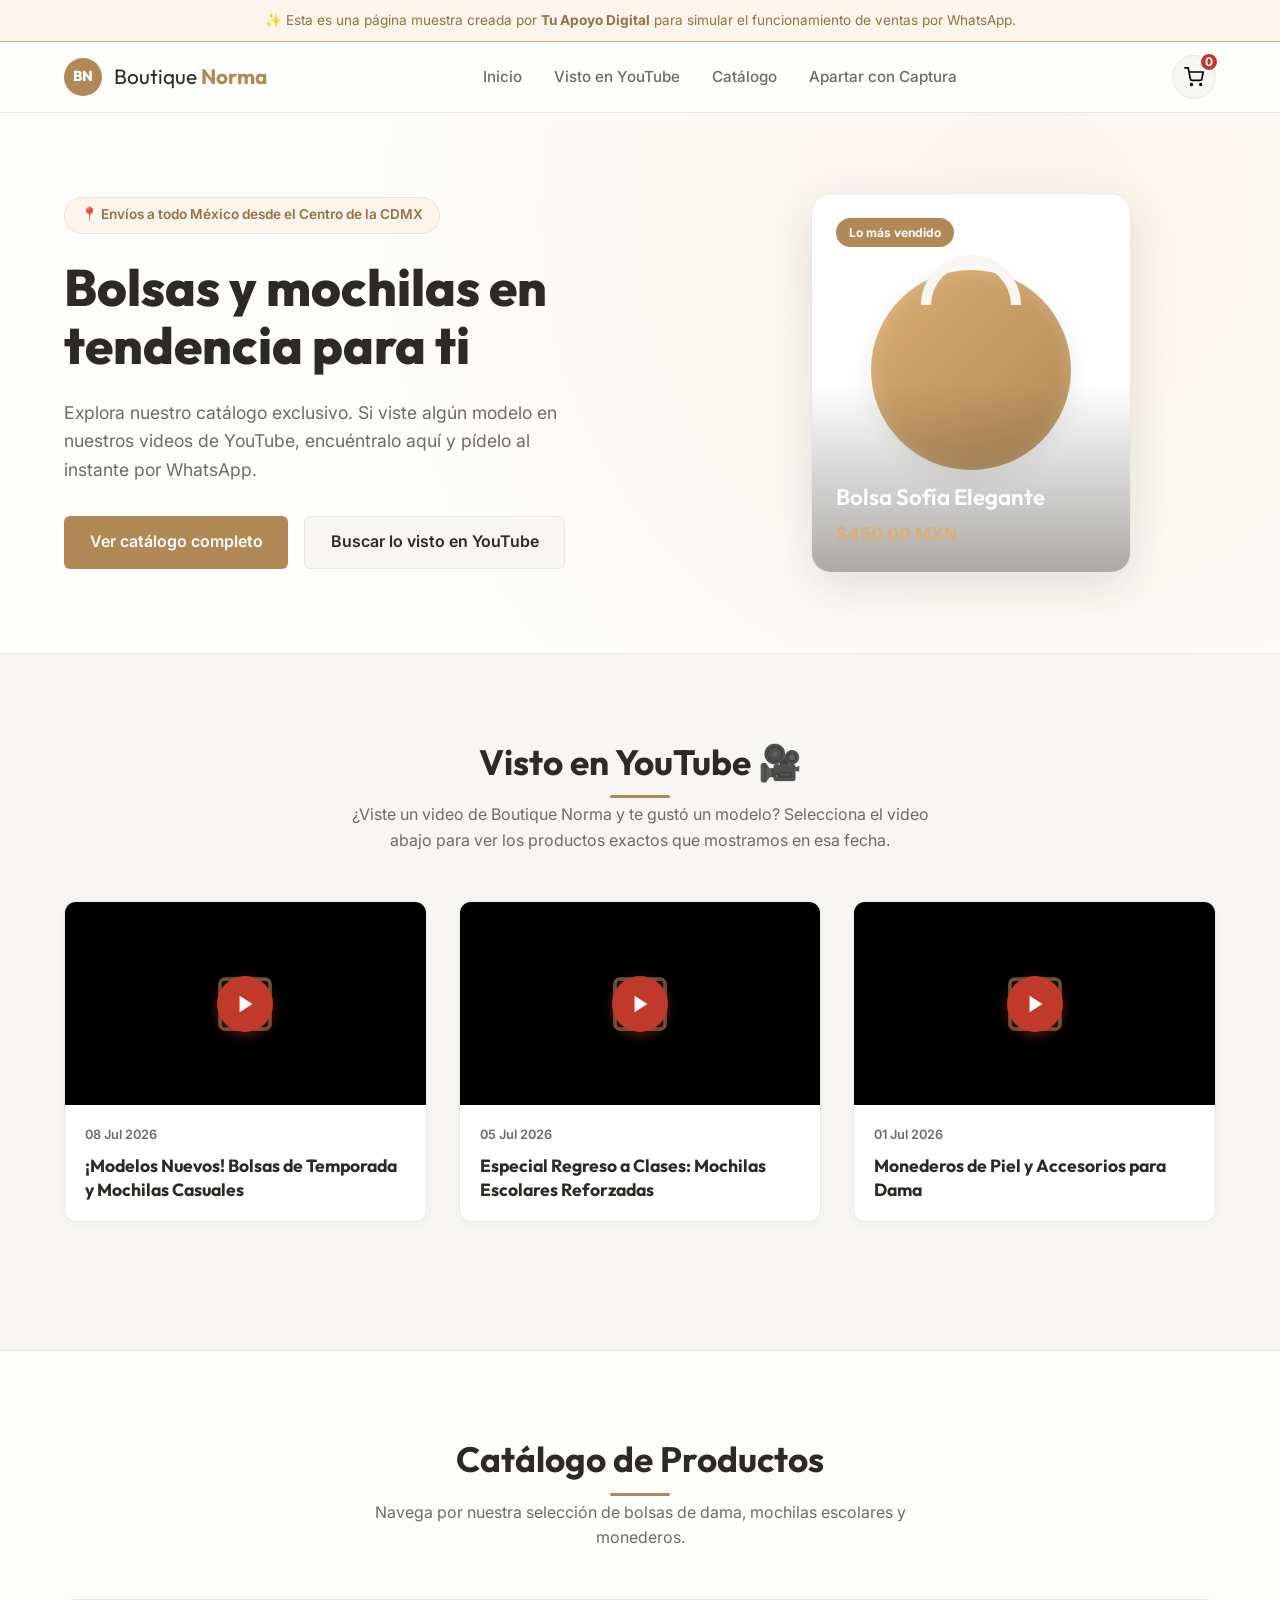
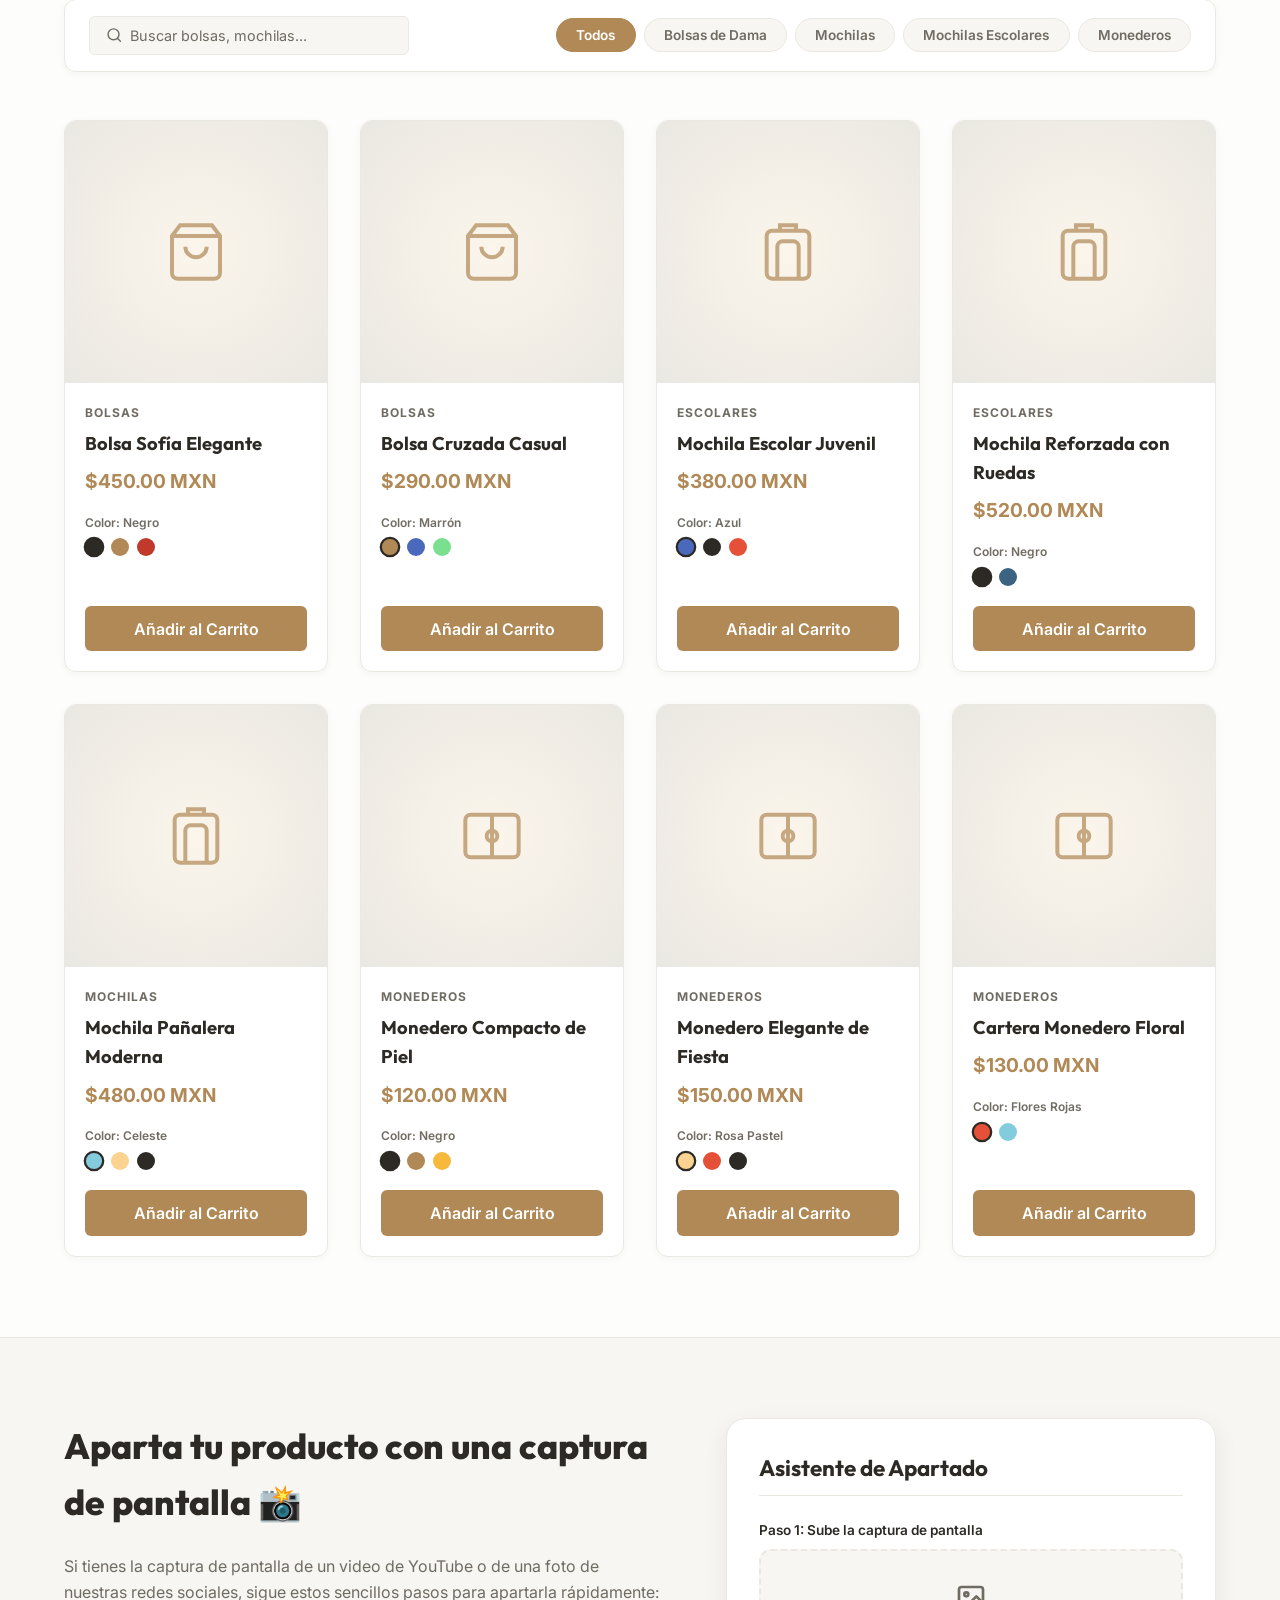
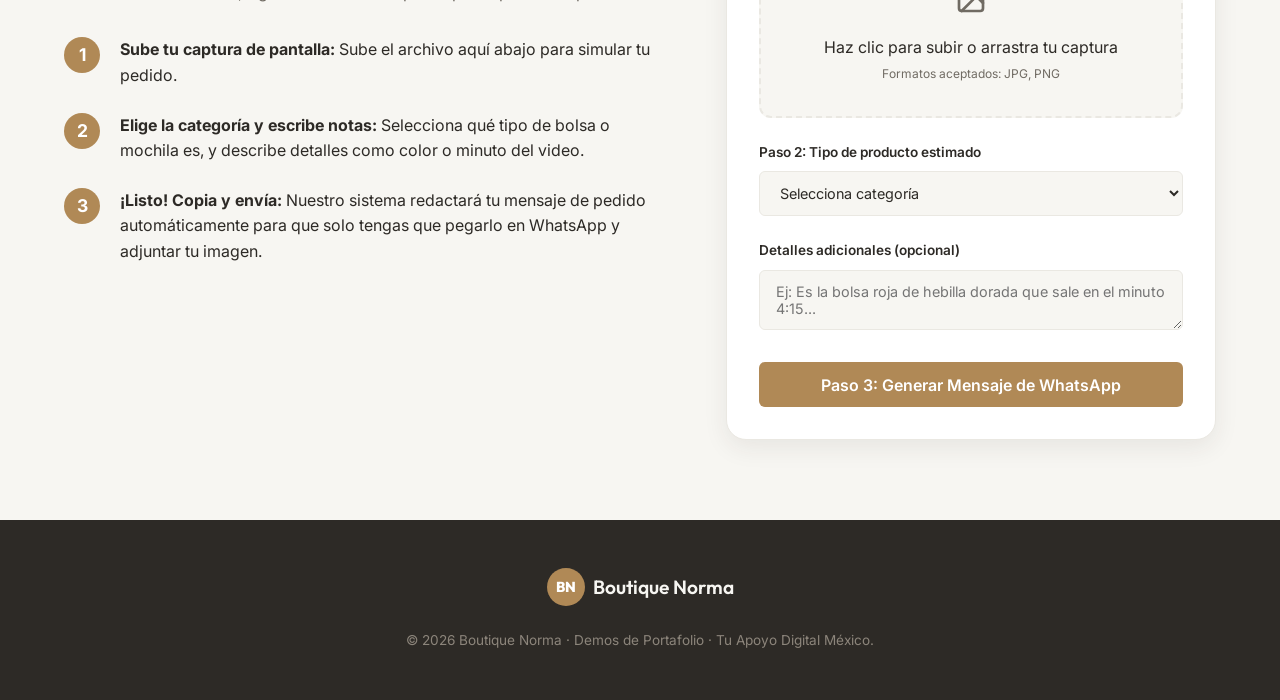
==== demo-boutique/index.html @ fd0835af "Añadir demo de Boutique Norma con carrito de WhatsApp y filtro de YouTube" ====
<!DOCTYPE html>
<html lang="es">
<head>
  <meta charset="UTF-8">
  <meta name="viewport" content="width=device-width, initial-scale=1.0">
  <meta name="description" content="Boutique Norma - Catálogo interactivo de bolsas, mochilas y monederos. Pide directamente por WhatsApp.">
  <title>Boutique Norma · Bolsas & Accesorios</title>
  <!-- Google Fonts -->
  <link rel="preconnect" href="https://fonts.googleapis.com">
  <link rel="preconnect" href="https://fonts.gstatic.com" crossorigin>
  <link href="https://fonts.googleapis.com/css2?family=Inter:wght@300;400;500;600;700&family=Outfit:wght@300;400;500;600;700;800&display=swap" rel="stylesheet">
  <!-- Stylesheet -->
  <link rel="stylesheet" href="style.css">
</head>
<body>

  <!-- AVISO DE SITIO DEMOSTRATIVO -->
  <div class="demo-banner">
    <span>✨ Esta es una página muestra creada por <strong>Tu Apoyo Digital</strong> para simular el funcionamiento de ventas por WhatsApp.</span>
  </div>

  <!-- ENCABEZADO / NAVBAR -->
  <header class="navbar">
    <div class="container navbar__inner">
      <a href="#inicio" class="navbar__logo">
        <span class="logo-circle">BN</span>
        <span class="logo-text">Boutique <strong>Norma</strong></span>
      </a>
      
      <nav class="navbar__links" id="navbarLinks">
        <a href="#inicio">Inicio</a>
        <a href="#youtube">Visto en YouTube</a>
        <a href="#catalogo">Catálogo</a>
        <a href="#captura-helper">Apartar con Captura</a>
      </nav>

      <div class="navbar__actions">
        <button class="cart-btn" id="cartToggle" aria-label="Ver carrito">
          <svg viewBox="0 0 24 24" fill="none" stroke="currentColor" stroke-width="2" stroke-linecap="round" stroke-linejoin="round" class="cart-icon"><circle cx="9" cy="21" r="1"/><circle cx="20" cy="21" r="1"/><path d="M1 1h4l2.68 13.39a2 2 0 0 0 2 1.61h9.72a2 2 0 0 0 2-1.61L23 6H6"/></svg>
          <span class="cart-badge" id="cartCount">0</span>
        </button>
        <button class="burger-btn" id="burgerToggle" aria-label="Abrir menú">
          <span></span><span></span><span></span>
        </button>
      </div>
    </div>
  </header>

  <main>
    <!-- HERO SECTION -->
    <section class="hero" id="inicio">
      <div class="container hero__inner">
        <div class="hero__text">
          <div class="hero__tag">📍 Envíos a todo México desde el Centro de la CDMX</div>
          <h1>Bolsas y mochilas en tendencia para ti</h1>
          <p class="hero__desc">Explora nuestro catálogo exclusivo. Si viste algún modelo en nuestros videos de YouTube, encuéntralo aquí y pídelo al instante por WhatsApp.</p>
          <div class="hero__ctas">
            <a href="#catalogo" class="btn btn--primary">Ver catálogo completo</a>
            <a href="#youtube" class="btn btn--secondary">Buscar lo visto en YouTube</a>
          </div>
        </div>
        <div class="hero__visual">
          <div class="showcase-card">
            <div class="showcase-tag">Lo más vendido</div>
            <div class="showcase-circle"></div>
            <div class="showcase-info">
              <h3>Bolsa Sofía Elegante</h3>
              <p>$450.00 MXN</p>
            </div>
          </div>
        </div>
      </div>
    </section>

    <!-- SECCIÓN VISTO EN YOUTUBE -->
    <section class="youtube" id="youtube">
      <div class="container">
        <div class="section-title">
          <h2>Visto en YouTube 🎥</h2>
          <p>¿Viste un video de Boutique Norma y te gustó un modelo? Selecciona el video abajo para ver los productos exactos que mostramos en esa fecha.</p>
        </div>

        <div class="video-grid" id="videoGrid">
          <!-- Los videos se cargarán dinámicamente con JavaScript -->
        </div>

        <!-- Vista de productos del video seleccionado -->
        <div class="video-products-box hidden" id="videoProductsBox">
          <div class="video-products-header">
            <h3>Productos mostrados en el video: <span id="selectedVideoTitle"></span></h3>
            <button class="btn btn--text" id="clearVideoFilter">Mostrar todo el catálogo</button>
          </div>
          <div class="video-products-grid" id="videoProductsGrid">
            <!-- Los productos del video seleccionado se cargarán aquí -->
          </div>
        </div>
      </div>
    </section>

    <!-- SECCIÓN CATÁLOGO -->
    <section class="catalog" id="catalogo">
      <div class="container">
        <div class="section-title">
          <h2>Catálogo de Productos</h2>
          <p>Navega por nuestra selección de bolsas de dama, mochilas escolares y monederos.</p>
        </div>

        <!-- Buscador y Filtros -->
        <div class="filter-bar">
          <div class="search-group">
            <svg viewBox="0 0 24 24" fill="none" stroke="currentColor" stroke-width="2" stroke-linecap="round" stroke-linejoin="round" class="search-icon"><circle cx="11" cy="11" r="8"/><line x1="21" y1="21" x2="16.65" y2="16.65"/></svg>
            <input type="text" id="searchInput" placeholder="Buscar bolsas, mochilas...">
          </div>
          
          <div class="filter-tags" id="categoryFilters">
            <button class="filter-tag active" data-category="all">Todos</button>
            <button class="filter-tag" data-category="bolsas">Bolsas de Dama</button>
            <button class="filter-tag" data-category="mochilas">Mochilas</button>
            <button class="filter-tag" data-category="escolares">Mochilas Escolares</button>
            <button class="filter-tag" data-category="monederos">Monederos</button>
          </div>
        </div>

        <!-- Grid de Productos -->
        <div class="product-grid" id="productGrid">
          <!-- Los productos se cargarán dinámicamente con JavaScript -->
        </div>
      </div>
    </section>

    <!-- SECCIÓN ASISTENTE CAPTURAS -->
    <section class="captura-helper" id="captura-helper">
      <div class="container">
        <div class="helper-box">
          <div class="helper-text">
            <h2>Aparta tu producto con una captura de pantalla 📸</h2>
            <p>Si tienes la captura de pantalla de un video de YouTube o de una foto de nuestras redes sociales, sigue estos sencillos pasos para apartarla rápidamente:</p>
            
            <ol class="step-list">
              <li>
                <div class="step-num">1</div>
                <div><strong>Sube tu captura de pantalla:</strong> Sube el archivo aquí abajo para simular tu pedido.</div>
              </li>
              <li>
                <div class="step-num">2</div>
                <div><strong>Elige la categoría y escribe notas:</strong> Selecciona qué tipo de bolsa o mochila es, y describe detalles como color o minuto del video.</div>
              </li>
              <li>
                <div class="step-num">3</div>
                <div><strong>¡Listo! Copia y envía:</strong> Nuestro sistema redactará tu mensaje de pedido automáticamente para que solo tengas que pegarlo en WhatsApp y adjuntar tu imagen.</div>
              </li>
            </ol>
          </div>

          <div class="helper-card">
            <h3>Asistente de Apartado</h3>
            <form id="screenshotForm">
              <div class="form-group">
                <label>Paso 1: Sube la captura de pantalla</label>
                <div class="file-upload-wrapper" id="fileUploadWrapper">
                  <input type="file" id="screenshotInput" accept="image/*" class="file-upload-input">
                  <div class="file-upload-design">
                    <svg viewBox="0 0 24 24" fill="none" stroke="currentColor" stroke-width="2" stroke-linecap="round" stroke-linejoin="round" width="32" height="32" class="upload-icon"><rect x="3" y="3" width="18" height="18" rx="2" ry="2"/><circle cx="8.5" cy="8.5" r="1.5"/><polyline points="21 15 16 10 5 21"/></svg>
                    <p id="uploadStatusText">Haz clic para subir o arrastra tu captura</p>
                    <span class="file-info">Formatos aceptados: JPG, PNG</span>
                  </div>
                </div>
                <div class="preview-container hidden" id="previewContainer">
                  <img id="screenshotPreview" src="#" alt="Vista previa de captura">
                  <button type="button" class="btn btn--text btn--danger" id="removeScreenshotBtn">Quitar imagen</button>
                </div>
              </div>

              <div class="form-group">
                <label for="helperCategory">Paso 2: Tipo de producto estimado</label>
                <select id="helperCategory">
                  <option value="">Selecciona categoría</option>
                  <option value="Bolsa de Dama">Bolsa de Dama</option>
                  <option value="Mochila / Pañalera">Mochila / Pañalera</option>
                  <option value="Mochila Escolar">Mochila Escolar</option>
                  <option value="Monedero / Accesorio">Monedero / Accesorio</option>
                  <option value="Otro / No sé">Otro / No sé</option>
                </select>
              </div>

              <div class="form-group">
                <label for="helperNotes">Detalles adicionales (opcional)</label>
                <textarea id="helperNotes" rows="2" placeholder="Ej: Es la bolsa roja de hebilla dorada que sale en el minuto 4:15..."></textarea>
              </div>

              <button type="submit" class="btn btn--primary" id="helperSubmitBtn" style="width: 100%;">
                Paso 3: Generar Mensaje de WhatsApp
              </button>
            </form>

            <!-- Resultado del asistente (inicialmente oculto) -->
            <div class="helper-result hidden" id="helperResult">
              <div class="result-alert">✓ ¡Mensaje generado con éxito!</div>
              <p class="result-instructions">Copia el siguiente mensaje y pégalo en el chat junto con tu foto:</p>
              <div class="text-box" id="generatedText"></div>
              <div class="result-actions">
                <button class="btn btn--secondary btn--sm" id="copyTextBtn">Copiar mensaje</button>
                <a href="#" target="_blank" class="btn btn--primary btn--sm" id="openWaBtn">Abrir WhatsApp</a>
              </div>
            </div>
          </div>
        </div>
      </div>
    </section>
  </main>

  <!-- CARRITO DE COMPRAS DESPLEGABLE (ASIDE DRAWER) -->
  <aside class="cart-drawer" id="cartDrawer">
    <div class="cart-drawer__overlay" id="cartOverlay"></div>
    <div class="cart-drawer__content">
      <div class="cart-drawer__header">
        <h2>Mi Carrito</h2>
        <button class="close-btn" id="cartClose" aria-label="Cerrar carrito">
          <svg viewBox="0 0 24 24" fill="none" stroke="currentColor" stroke-width="2" stroke-linecap="round" stroke-linejoin="round" width="24" height="24"><line x1="18" y1="6" x2="6" y2="18"/><line x1="6" y1="6" x2="18" y2="18"/></svg>
        </button>
      </div>

      <!-- Lista de Productos en el Carrito -->
      <div class="cart-drawer__body" id="cartItemsContainer">
        <div class="cart-empty-message">
          <svg viewBox="0 0 24 24" fill="none" stroke="currentColor" stroke-width="1.5" width="48" height="48" style="opacity:0.4"><circle cx="9" cy="21" r="1"/><circle cx="20" cy="21" r="1"/><path d="M1 1h4l2.68 13.39a2 2 0 0 0 2 1.61h9.72a2 2 0 0 0 2-1.61L23 6H6"/></svg>
          <p>Tu carrito está vacío</p>
          <a href="#catalogo" class="btn btn--secondary btn--sm" id="closeCartAndShop">Explorar Catálogo</a>
        </div>
      </div>

      <!-- Pie del Carrito con Totales y Botón a WhatsApp -->
      <div class="cart-drawer__footer hidden" id="cartFooter">
        <div class="cart-total">
          <span>Monto Total Estimado:</span>
          <strong id="cartTotalPrice">$0.00</strong>
        </div>
        <p class="cart-help-text">Al hacer clic se generará un mensaje de pedido organizado para enviarlo al WhatsApp de Boutique Norma.</p>
        <button class="btn btn--success btn--block" id="sendOrderWa">
          <svg viewBox="0 0 24 24" fill="currentColor" width="18" height="18" style="margin-right:8px"><path d="M17.472 14.382c-.297-.149-1.758-.867-2.03-.967-.273-.099-.471-.148-.67.15-.197.297-.767.966-.94 1.164-.173.199-.347.223-.644.075-.297-.15-1.255-.463-2.39-1.475-.883-.788-1.48-1.761-1.653-2.059-.173-.297-.018-.458.13-.606.134-.133.298-.347.446-.52.149-.174.198-.298.298-.497.099-.198.05-.371-.025-.52-.075-.149-.669-1.612-.916-2.207-.242-.579-.487-.5-.669-.51-.173-.008-.371-.01-.57-.01-.198 0-.52.074-.792.372-.272.297-1.04 1.016-1.04 2.479 0 1.462 1.065 2.875 1.213 3.074.149.198 2.096 3.2 5.077 4.487.709.306 1.262.489 1.694.625.712.227 1.36.195 1.871.118.571-.085 1.758-.719 2.006-1.413.248-.694.248-1.289.173-1.413-.074-.124-.272-.198-.57-.347m-5.421 7.403h-.004a9.87 9.87 0 01-5.031-1.378l-.361-.214-3.741.982.998-3.648-.235-.374a9.86 9.86 0 01-1.51-5.26c.001-5.45 4.436-9.884 9.888-9.884 2.64 0 5.122 1.03 6.988 2.898a9.825 9.825 0 012.893 6.994c-.003 5.45-4.437 9.884-9.885 9.884m8.413-18.297A11.815 11.815 0 0012.05 0C5.495 0 .16 5.335.157 11.892c0 2.096.547 4.142 1.588 5.945L.057 24l6.305-1.654a11.882 11.882 0 005.683 1.448h.005c6.554 0 11.89-5.335 11.893-11.893a11.821 11.821 0 00-3.48-8.413z"/></svg>
          Confirmar Pedido por WhatsApp
        </button>
      </div>
    </div>
  </aside>

  <!-- FOOTER -->
  <footer class="footer">
    <div class="container footer__inner">
      <div class="footer__brand">
        <span class="logo-circle">BN</span>
        <span style="font-weight:600">Boutique Norma</span>
      </div>
      <p class="footer__copy">© 2026 Boutique Norma · Demos de Portafolio · Tu Apoyo Digital México.</p>
    </div>
  </footer>

  <!-- Scripts -->
  <script src="script.js"></script>
</body>
</html>
---- demo-boutique/style.css ----
/* ==========================================================================
   BOUTIQUE NORMA - CSS STYLESHEET (VANILLA CSS)
   ========================================================================== */

/* 1. VARIABLES & SYSTEM DESIGN TOKENS */
:root {
  --font-primary: 'Inter', sans-serif;
  --font-display: 'Outfit', sans-serif;

  /* Color Palette (Elegant boutique: sand, gold, charcoal, warm off-white) */
  --color-bg: #fdfdfc;
  --color-surface: #ffffff;
  --color-surface-soft: #f7f6f2;
  --color-border: #eae8e2;
  --color-text: #2d2a26;
  --color-text-muted: #706b63;
  
  --color-primary: #b08956;
  --color-primary-hover: #967143;
  --color-accent: #dcae71;
  --color-accent-light: #fbf5eb;
  
  --color-youtube: #c0392b;
  --color-youtube-hover: #a93226;
  --color-whatsapp: #25d366;
  --color-whatsapp-hover: #20ba5a;
  
  /* Layout & Animations */
  --transition-smooth: all 0.3s cubic-bezier(0.25, 0.8, 0.25, 1);
  --shadow-sm: 0 2px 8px rgba(45, 42, 38, 0.04);
  --shadow-md: 0 8px 24px rgba(45, 42, 38, 0.08);
  --shadow-lg: 0 16px 48px rgba(45, 42, 38, 0.12);
  --radius-sm: 6px;
  --radius-md: 12px;
  --radius-lg: 20px;
  --container-width: 1200px;
}

/* 2. BASE RESET & GENERAL STYLES */
*, *::before, *::after {
  box-sizing: border-box;
  margin: 0;
  padding: 0;
}

html {
  scroll-behavior: smooth;
  font-size: 16px;
}

body {
  font-family: var(--font-primary);
  background-color: var(--color-bg);
  color: var(--color-text);
  line-height: 1.6;
  overflow-x: hidden;
}

img {
  max-width: 100%;
  height: auto;
  display: block;
}

a {
  color: inherit;
  text-decoration: none;
}

button, input, select, textarea {
  font-family: inherit;
  font-size: inherit;
  border: none;
  background: none;
  outline: none;
}

/* Scrollbar personalizado */
::-webkit-scrollbar {
  width: 10px;
}
::-webkit-scrollbar-track {
  background: var(--color-bg);
}
::-webkit-scrollbar-thumb {
  background: var(--color-border);
  border-radius: var(--radius-sm);
}
::-webkit-scrollbar-thumb:hover {
  background: var(--color-primary);
}

/* UTILITIES */
.container {
  max-width: var(--container-width);
  margin: 0 auto;
  padding: 0 1.5rem;
}

.hidden {
  display: none !important;
}

.section-title {
  text-align: center;
  margin-bottom: 3rem;
}

.section-title h2 {
  font-family: var(--font-display);
  font-size: 2.2rem;
  font-weight: 700;
  margin-bottom: 0.75rem;
  position: relative;
  display: inline-block;
}

.section-title h2::after {
  content: '';
  position: absolute;
  bottom: -8px;
  left: 50%;
  transform: translateX(-50%);
  width: 60px;
  height: 3px;
  background-color: var(--color-primary);
  border-radius: 2px;
}

.section-title p {
  color: var(--color-text-muted);
  max-width: 600px;
  margin: 0 auto;
}

/* BUTTONS */
.btn {
  display: inline-flex;
  align-items: center;
  justify-content: center;
  padding: 0.8rem 1.6rem;
  border-radius: var(--radius-sm);
  font-weight: 600;
  cursor: pointer;
  transition: var(--transition-smooth);
}

.btn--primary {
  background-color: var(--color-primary);
  color: white;
}

.btn--primary:hover {
  background-color: var(--color-primary-hover);
  transform: translateY(-2px);
  box-shadow: 0 4px 12px rgba(176, 137, 86, 0.2);
}

.btn--secondary {
  background-color: var(--color-surface-soft);
  color: var(--color-text);
  border: 1px solid var(--color-border);
}

.btn--secondary:hover {
  background-color: var(--color-border);
  transform: translateY(-2px);
}

.btn--success {
  background-color: var(--color-whatsapp);
  color: white;
}

.btn--success:hover {
  background-color: var(--color-whatsapp-hover);
  box-shadow: 0 4px 12px rgba(37, 211, 102, 0.2);
}

.btn--danger {
  color: var(--color-youtube);
}

.btn--danger:hover {
  color: var(--color-youtube-hover);
}

.btn--text {
  padding: 0.5rem 1rem;
  font-size: 0.9rem;
}

.btn--sm {
  padding: 0.5rem 1rem;
  font-size: 0.85rem;
}

.btn--block {
  width: 100%;
}

/* 3. DEMO BANNER */
.demo-banner {
  background-color: var(--color-accent-light);
  color: var(--color-primary-hover);
  text-align: center;
  padding: 0.6rem 1rem;
  font-size: 0.85rem;
  border-bottom: 1px solid var(--color-accent);
  position: relative;
  z-index: 100;
}

/* 4. NAVBAR */
.navbar {
  position: sticky;
  top: 0;
  background-color: rgba(253, 253, 252, 0.85);
  backdrop-filter: blur(12px);
  -webkit-backdrop-filter: blur(12px);
  border-bottom: 1px solid var(--color-border);
  z-index: 99;
  transition: var(--transition-smooth);
}

.navbar__inner {
  height: 70px;
  display: flex;
  align-items: center;
  justify-content: space-between;
}

.navbar__logo {
  display: flex;
  align-items: center;
  gap: 0.75rem;
  font-family: var(--font-display);
  font-size: 1.3rem;
  color: var(--color-text);
}

.logo-circle {
  width: 38px;
  height: 38px;
  background-color: var(--color-primary);
  color: white;
  display: flex;
  align-items: center;
  justify-content: center;
  font-weight: 800;
  border-radius: 50%;
  font-size: 0.9rem;
}

.logo-text strong {
  color: var(--color-primary);
}

.navbar__links {
  display: flex;
  gap: 2rem;
}

.navbar__links a {
  font-weight: 500;
  font-size: 0.95rem;
  color: var(--color-text-muted);
  transition: var(--transition-smooth);
  position: relative;
  padding: 0.25rem 0;
}

.navbar__links a:hover,
.navbar__links a.active {
  color: var(--color-text);
}

.navbar__links a::after {
  content: '';
  position: absolute;
  bottom: 0;
  left: 0;
  width: 0;
  height: 2px;
  background-color: var(--color-primary);
  transition: var(--transition-smooth);
}

.navbar__links a:hover::after,
.navbar__links a.active::after {
  width: 100%;
}

.navbar__actions {
  display: flex;
  align-items: center;
  gap: 1rem;
}

.cart-btn {
  width: 44px;
  height: 44px;
  background-color: var(--color-surface-soft);
  border: 1px solid var(--color-border);
  border-radius: 50%;
  display: flex;
  align-items: center;
  justify-content: center;
  cursor: pointer;
  position: relative;
  transition: var(--transition-smooth);
}

.cart-btn:hover {
  background-color: var(--color-accent-light);
  border-color: var(--color-accent);
  color: var(--color-primary);
}

.cart-icon {
  width: 20px;
  height: 20px;
}

.cart-badge {
  position: absolute;
  top: -4px;
  right: -4px;
  background-color: var(--color-youtube);
  color: white;
  font-size: 0.75rem;
  font-weight: 700;
  width: 20px;
  height: 20px;
  border-radius: 50%;
  display: flex;
  align-items: center;
  justify-content: center;
  border: 2px solid var(--color-surface);
}

.burger-btn {
  display: none;
  flex-direction: column;
  justify-content: space-between;
  width: 24px;
  height: 18px;
  cursor: pointer;
}

.burger-btn span {
  width: 100%;
  height: 2px;
  background-color: var(--color-text);
  border-radius: 2px;
  transition: var(--transition-smooth);
}

/* 5. HERO SECTION */
.hero {
  padding: 5rem 0;
  background: radial-gradient(circle at 80% 20%, var(--color-accent-light) 0%, transparent 60%);
  border-bottom: 1px solid var(--color-border);
}

.hero__inner {
  display: grid;
  grid-template-columns: 1.1fr 0.9fr;
  align-items: center;
  gap: 4rem;
}

.hero__tag {
  display: inline-block;
  background-color: var(--color-accent-light);
  color: var(--color-primary-hover);
  padding: 0.4rem 1rem;
  border-radius: 50px;
  font-size: 0.85rem;
  font-weight: 600;
  margin-bottom: 1.5rem;
  border: 1px solid rgba(176, 137, 86, 0.15);
}

.hero h1 {
  font-family: var(--font-display);
  font-size: 3.2rem;
  line-height: 1.15;
  font-weight: 800;
  margin-bottom: 1.5rem;
  color: var(--color-text);
}

.hero__desc {
  font-size: 1.1rem;
  color: var(--color-text-muted);
  margin-bottom: 2rem;
  max-width: 520px;
}

.hero__ctas {
  display: flex;
  gap: 1rem;
}

/* Mockup visual de la bolsa hero */
.hero__visual {
  display: flex;
  justify-content: center;
  position: relative;
}

.showcase-card {
  width: 320px;
  height: 380px;
  background-color: var(--color-surface);
  border-radius: var(--radius-lg);
  box-shadow: var(--shadow-lg);
  border: 1px solid var(--color-border);
  padding: 1.5rem;
  position: relative;
  display: flex;
  flex-direction: column;
  justify-content: flex-end;
  overflow: hidden;
  transition: var(--transition-smooth);
}

.showcase-card::before {
  content: '';
  position: absolute;
  top: 0;
  left: 0;
  right: 0;
  bottom: 0;
  background: linear-gradient(0deg, rgba(45, 42, 38, 0.4) 0%, rgba(45, 42, 38, 0) 50%);
  z-index: 1;
}

.showcase-card:hover {
  transform: translateY(-8px) scale(1.02);
  box-shadow: 0 24px 56px rgba(45, 42, 38, 0.16);
}

.showcase-tag {
  position: absolute;
  top: 1.5rem;
  left: 1.5rem;
  background-color: var(--color-primary);
  color: white;
  padding: 0.3rem 0.8rem;
  border-radius: 50px;
  font-size: 0.75rem;
  font-weight: 700;
  z-index: 2;
}

/* Círculo simulador de bolsa abstracta premium */
.showcase-circle {
  width: 200px;
  height: 200px;
  background: linear-gradient(135deg, var(--color-accent) 0%, var(--color-primary) 100%);
  border-radius: 50%;
  position: absolute;
  top: 20%;
  left: 50%;
  transform: translateX(-50%);
  box-shadow: inset 0 0 20px rgba(255,255,255,0.2), var(--shadow-md);
  transition: var(--transition-smooth);
}

.showcase-card:hover .showcase-circle {
  transform: translateX(-50%) rotate(45deg) scale(1.05);
}

.showcase-circle::after {
  content: '';
  position: absolute;
  top: -15px;
  left: 50%;
  transform: translateX(-50%);
  width: 100px;
  height: 50px;
  border: 10px solid var(--color-surface-soft);
  border-bottom: none;
  border-radius: 50px 50px 0 0;
}

.showcase-info {
  position: relative;
  z-index: 2;
  color: white;
}

.showcase-info h3 {
  font-family: var(--font-display);
  font-size: 1.4rem;
  font-weight: 600;
  margin-bottom: 0.25rem;
}

.showcase-info p {
  font-weight: 700;
  color: var(--color-accent);
  font-size: 1.1rem;
}

/* 6. YOUTUBE SECTION */
.youtube {
  padding: 5rem 0;
  border-bottom: 1px solid var(--color-border);
  background-color: var(--color-surface-soft);
}

.video-grid {
  display: grid;
  grid-template-columns: repeat(auto-fit, minmax(300px, 1fr));
  gap: 2rem;
  margin-bottom: 3rem;
}

.video-card {
  background-color: var(--color-surface);
  border-radius: var(--radius-md);
  overflow: hidden;
  box-shadow: var(--shadow-sm);
  border: 1px solid var(--color-border);
  cursor: pointer;
  transition: var(--transition-smooth);
}

.video-card:hover {
  transform: translateY(-4px);
  box-shadow: var(--shadow-md);
  border-color: var(--color-primary);
}

.video-thumbnail {
  position: relative;
  aspect-ratio: 16/9;
  background-color: #000;
  display: flex;
  align-items: center;
  justify-content: center;
  overflow: hidden;
}

.video-thumbnail img {
  width: 100%;
  height: 100%;
  object-fit: cover;
  opacity: 0.8;
  transition: var(--transition-smooth);
}

.video-card:hover .video-thumbnail img {
  transform: scale(1.05);
  opacity: 0.9;
}

.play-btn {
  position: absolute;
  width: 56px;
  height: 56px;
  background-color: var(--color-youtube);
  color: white;
  border-radius: 50%;
  display: flex;
  align-items: center;
  justify-content: center;
  box-shadow: 0 4px 12px rgba(192, 57, 43, 0.4);
  transition: var(--transition-smooth);
  z-index: 2;
}

.play-btn svg {
  width: 22px;
  height: 22px;
  margin-left: 2px;
  fill: currentColor;
}

.video-card:hover .play-btn {
  background-color: var(--color-youtube-hover);
  transform: scale(1.1);
}

.video-info {
  padding: 1.25rem;
}

.video-date {
  font-size: 0.8rem;
  color: var(--color-text-muted);
  font-weight: 600;
  margin-bottom: 0.5rem;
}

.video-info h3 {
  font-family: var(--font-display);
  font-size: 1.1rem;
  font-weight: 700;
  line-height: 1.35;
}

.video-products-box {
  background-color: var(--color-surface);
  border: 2px solid var(--color-primary);
  border-radius: var(--radius-lg);
  padding: 2rem;
  box-shadow: var(--shadow-md);
  animation: fadeIn 0.4s ease-out;
}

.video-products-header {
  display: flex;
  align-items: center;
  justify-content: space-between;
  flex-wrap: wrap;
  gap: 1rem;
  margin-bottom: 1.5rem;
  padding-bottom: 1rem;
  border-bottom: 1px solid var(--color-border);
}

.video-products-header h3 {
  font-family: var(--font-display);
  font-size: 1.3rem;
}

.video-products-header h3 span {
  color: var(--color-primary);
}

.video-products-grid {
  display: grid;
  grid-template-columns: repeat(auto-fill, minmax(220px, 1fr));
  gap: 1.5rem;
}

/* 7. CATALOG SECTION */
.catalog {
  padding: 5rem 0;
  border-bottom: 1px solid var(--color-border);
}

.filter-bar {
  display: flex;
  align-items: center;
  justify-content: space-between;
  flex-wrap: wrap;
  gap: 1.5rem;
  margin-bottom: 3rem;
  background-color: var(--color-surface);
  padding: 1rem 1.5rem;
  border-radius: var(--radius-md);
  box-shadow: var(--shadow-sm);
  border: 1px solid var(--color-border);
}

.search-group {
  display: flex;
  align-items: center;
  background-color: var(--color-surface-soft);
  border: 1px solid var(--color-border);
  border-radius: var(--radius-sm);
  padding: 0.6rem 1rem;
  width: 320px;
  max-width: 100%;
}

.search-icon {
  width: 18px;
  height: 18px;
  color: var(--color-text-muted);
  margin-right: 0.5rem;
}

.search-group input {
  width: 100%;
  color: var(--color-text);
  font-size: 0.9rem;
}

.search-group input::placeholder {
  color: var(--color-text-muted);
}

.filter-tags {
  display: flex;
  flex-wrap: wrap;
  gap: 0.5rem;
}

.filter-tag {
  padding: 0.5rem 1.2rem;
  background-color: var(--color-surface-soft);
  border: 1px solid var(--color-border);
  border-radius: 50px;
  font-size: 0.85rem;
  font-weight: 600;
  color: var(--color-text-muted);
  cursor: pointer;
  transition: var(--transition-smooth);
}

.filter-tag:hover,
.filter-tag.active {
  background-color: var(--color-primary);
  border-color: var(--color-primary);
  color: white;
}

/* Product Grid */
.product-grid {
  display: grid;
  grid-template-columns: repeat(auto-fill, minmax(260px, 1fr));
  gap: 2rem;
}

.product-card {
  background-color: var(--color-surface);
  border-radius: var(--radius-md);
  border: 1px solid var(--color-border);
  overflow: hidden;
  box-shadow: var(--shadow-sm);
  transition: var(--transition-smooth);
  display: flex;
  flex-direction: column;
}

.product-card:hover {
  transform: translateY(-6px);
  box-shadow: var(--shadow-md);
  border-color: var(--color-primary);
}

.product-img {
  position: relative;
  aspect-ratio: 1;
  background-color: var(--color-surface-soft);
  display: flex;
  align-items: center;
  justify-content: center;
  overflow: hidden;
}

/* Imagen generada por IA u abstracta simulada */
.placeholder-bag-img {
  width: 100%;
  height: 100%;
  display: flex;
  align-items: center;
  justify-content: center;
  position: relative;
  background: radial-gradient(circle, var(--color-accent-light) 0%, var(--color-border) 100%);
  transition: var(--transition-smooth);
}

.product-card:hover .placeholder-bag-img {
  transform: scale(1.05);
}

.placeholder-bag-img svg {
  width: 64px;
  height: 64px;
  color: var(--color-primary);
  opacity: 0.7;
}

.product-img img {
  width: 100%;
  height: 100%;
  object-fit: cover;
  transition: var(--transition-smooth);
}

.product-badge {
  position: absolute;
  top: 1rem;
  right: 1rem;
  background-color: var(--color-accent);
  color: var(--color-text);
  font-weight: 700;
  font-size: 0.7rem;
  text-transform: uppercase;
  padding: 0.25rem 0.6rem;
  border-radius: 4px;
  letter-spacing: 1px;
}

.product-body {
  padding: 1.25rem;
  display: flex;
  flex-direction: column;
  flex-grow: 1;
}

.product-cat {
  font-size: 0.75rem;
  color: var(--color-text-muted);
  text-transform: uppercase;
  font-weight: 700;
  letter-spacing: 1px;
  margin-bottom: 0.4rem;
}

.product-body h3 {
  font-family: var(--font-display);
  font-size: 1.15rem;
  font-weight: 700;
  margin-bottom: 0.5rem;
  color: var(--color-text);
}

.product-price {
  font-size: 1.2rem;
  font-weight: 700;
  color: var(--color-primary);
  margin-bottom: 1rem;
}

.product-options {
  margin-bottom: 1.25rem;
}

.options-label {
  font-size: 0.75rem;
  color: var(--color-text-muted);
  font-weight: 600;
  margin-bottom: 0.4rem;
}

.color-dots {
  display: flex;
  gap: 0.5rem;
}

.color-dot {
  width: 18px;
  height: 18px;
  border-radius: 50%;
  cursor: pointer;
  border: 2px solid transparent;
  transition: var(--transition-smooth);
}

.color-dot.selected {
  border-color: var(--color-text);
  transform: scale(1.15);
}

.product-actions {
  margin-top: auto;
}

/* 8. CAPTURA HELPER SECTION */
.captura-helper {
  padding: 5rem 0;
  background-color: var(--color-surface-soft);
}

.helper-box {
  display: grid;
  grid-template-columns: 1.1fr 0.9fr;
  gap: 4rem;
  align-items: flex-start;
}

.helper-text h2 {
  font-family: var(--font-display);
  font-size: 2.2rem;
  font-weight: 800;
  margin-bottom: 1.5rem;
}

.helper-text > p {
  color: var(--color-text-muted);
  margin-bottom: 2rem;
}

.step-list {
  list-style: none;
  display: flex;
  flex-direction: column;
  gap: 1.5rem;
}

.step-list li {
  display: flex;
  gap: 1.25rem;
  align-items: flex-start;
}

.step-num {
  width: 36px;
  height: 36px;
  background-color: var(--color-primary);
  color: white;
  border-radius: 50%;
  display: flex;
  align-items: center;
  justify-content: center;
  font-weight: 700;
  font-size: 1.1rem;
  flex-shrink: 0;
}

.helper-card {
  background-color: var(--color-surface);
  border-radius: var(--radius-lg);
  padding: 2rem;
  box-shadow: var(--shadow-md);
  border: 1px solid var(--color-border);
}

.helper-card h3 {
  font-family: var(--font-display);
  font-size: 1.4rem;
  margin-bottom: 1.5rem;
  padding-bottom: 0.5rem;
  border-bottom: 1px solid var(--color-border);
}

.form-group {
  margin-bottom: 1.5rem;
}

.form-group label {
  display: block;
  font-size: 0.85rem;
  font-weight: 600;
  margin-bottom: 0.5rem;
}

.form-group select,
.form-group textarea {
  width: 100%;
  background-color: var(--color-surface-soft);
  border: 1px solid var(--color-border);
  border-radius: var(--radius-sm);
  padding: 0.75rem 1rem;
  color: var(--color-text);
  font-size: 0.9rem;
  transition: var(--transition-smooth);
}

.form-group select:focus,
.form-group textarea:focus {
  border-color: var(--color-primary);
  background-color: var(--color-surface);
}

/* File Upload Drag & Drop CSS */
.file-upload-wrapper {
  border: 2px dashed var(--color-border);
  background-color: var(--color-surface-soft);
  border-radius: var(--radius-md);
  padding: 2rem;
  text-align: center;
  cursor: pointer;
  position: relative;
  transition: var(--transition-smooth);
}

.file-upload-wrapper:hover {
  border-color: var(--color-primary);
  background-color: var(--color-accent-light);
}

.file-upload-input {
  position: absolute;
  top: 0;
  left: 0;
  width: 100%;
  height: 100%;
  opacity: 0;
  cursor: pointer;
}

.upload-icon {
  color: var(--color-text-muted);
  margin-bottom: 0.75rem;
}

.file-upload-wrapper:hover .upload-icon {
  color: var(--color-primary);
}

.file-info {
  display: block;
  font-size: 0.75rem;
  color: var(--color-text-muted);
  margin-top: 0.25rem;
}

.preview-container {
  margin-top: 1rem;
  text-align: center;
}

.preview-container img {
  max-height: 200px;
  border-radius: var(--radius-sm);
  margin: 0 auto 0.75rem;
  border: 1px solid var(--color-border);
}

/* Helper Result Box */
.helper-result {
  margin-top: 1.5rem;
  padding: 1.25rem;
  background-color: var(--color-accent-light);
  border: 1px solid var(--color-accent);
  border-radius: var(--radius-md);
  animation: fadeIn 0.4s ease-out;
}

.result-alert {
  font-weight: 700;
  color: var(--color-primary-hover);
  margin-bottom: 0.5rem;
  font-size: 0.9rem;
}

.result-instructions {
  font-size: 0.8rem;
  color: var(--color-text-muted);
  margin-bottom: 0.75rem;
}

.text-box {
  background-color: var(--color-surface);
  border: 1px solid var(--color-border);
  padding: 1rem;
  border-radius: var(--radius-sm);
  font-family: monospace;
  font-size: 0.85rem;
  white-space: pre-wrap;
  margin-bottom: 1rem;
  color: var(--color-text);
  max-height: 150px;
  overflow-y: auto;
}

.result-actions {
  display: flex;
  gap: 0.5rem;
}

.result-actions .btn {
  flex: 1;
}

/* 9. CART DRAWER (SIDEBAR SLIDER) */
.cart-drawer {
  position: fixed;
  top: 0;
  left: 0;
  width: 100vw;
  height: 100vh;
  z-index: 1000;
  visibility: hidden;
  transition: visibility 0.4s;
}

.cart-drawer.open {
  visibility: visible;
}

.cart-drawer__overlay {
  position: absolute;
  top: 0;
  left: 0;
  width: 100%;
  height: 100%;
  background-color: rgba(45, 42, 38, 0.4);
  opacity: 0;
  backdrop-filter: blur(4px);
  transition: opacity 0.4s ease;
}

.cart-drawer.open .cart-drawer__overlay {
  opacity: 1;
}

.cart-drawer__content {
  position: absolute;
  top: 0;
  right: 0;
  width: 420px;
  max-width: 100%;
  height: 100%;
  background-color: var(--color-surface);
  box-shadow: var(--shadow-lg);
  display: flex;
  flex-direction: column;
  transform: translateX(100%);
  transition: transform 0.4s cubic-bezier(0.25, 0.8, 0.25, 1);
}

.cart-drawer.open .cart-drawer__content {
  transform: translateX(0);
}

.cart-drawer__header {
  padding: 1.5rem;
  border-bottom: 1px solid var(--color-border);
  display: flex;
  align-items: center;
  justify-content: space-between;
}

.cart-drawer__header h2 {
  font-family: var(--font-display);
  font-size: 1.4rem;
  font-weight: 700;
}

.close-btn {
  cursor: pointer;
  color: var(--color-text-muted);
  display: flex;
  align-items: center;
  justify-content: center;
  width: 36px;
  height: 36px;
  border-radius: 50%;
  background-color: var(--color-surface-soft);
  transition: var(--transition-smooth);
}

.close-btn:hover {
  background-color: var(--color-border);
  color: var(--color-text);
}

.cart-drawer__body {
  padding: 1.5rem;
  flex-grow: 1;
  overflow-y: auto;
}

.cart-empty-message {
  display: flex;
  flex-direction: column;
  align-items: center;
  justify-content: center;
  height: 100%;
  color: var(--color-text-muted);
  gap: 1rem;
}

/* Elementos del carrito */
.cart-item {
  display: flex;
  gap: 1rem;
  padding-bottom: 1.25rem;
  margin-bottom: 1.25rem;
  border-bottom: 1px solid var(--color-border);
  animation: fadeIn 0.3s ease-out;
}

.cart-item-img {
  width: 70px;
  height: 70px;
  background-color: var(--color-surface-soft);
  border-radius: var(--radius-sm);
  overflow: hidden;
  border: 1px solid var(--color-border);
  flex-shrink: 0;
  display: flex;
  align-items: center;
  justify-content: center;
}

.cart-item-img svg {
  width: 32px;
  height: 32px;
  color: var(--color-primary);
}

.cart-item-details {
  flex-grow: 1;
}

.cart-item-details h4 {
  font-family: var(--font-display);
  font-size: 0.95rem;
  font-weight: 700;
  margin-bottom: 0.2rem;
}

.cart-item-meta {
  font-size: 0.75rem;
  color: var(--color-text-muted);
  margin-bottom: 0.5rem;
}

.cart-item-actions {
  display: flex;
  align-items: center;
  justify-content: space-between;
}

.quantity-controller {
  display: flex;
  align-items: center;
  border: 1px solid var(--color-border);
  border-radius: 4px;
  overflow: hidden;
  background-color: var(--color-surface-soft);
}

.qty-btn {
  width: 26px;
  height: 26px;
  display: flex;
  align-items: center;
  justify-content: center;
  font-weight: 700;
  cursor: pointer;
  transition: var(--transition-smooth);
}

.qty-btn:hover {
  background-color: var(--color-border);
}

.qty-val {
  padding: 0 0.5rem;
  font-size: 0.85rem;
  font-weight: 600;
  min-width: 24px;
  text-align: center;
}

.cart-item-price {
  font-weight: 700;
  color: var(--color-primary);
  font-size: 0.95rem;
}

.remove-item-btn {
  color: var(--color-text-muted);
  cursor: pointer;
  transition: var(--transition-smooth);
  margin-left: 0.5rem;
}

.remove-item-btn:hover {
  color: var(--color-youtube);
}

.cart-drawer__footer {
  padding: 1.5rem;
  border-top: 1px solid var(--color-border);
  background-color: var(--color-surface-soft);
}

.cart-total {
  display: flex;
  justify-content: space-between;
  align-items: center;
  margin-bottom: 1rem;
}

.cart-total span {
  font-weight: 600;
  font-size: 0.9rem;
  color: var(--color-text-muted);
}

.cart-total strong {
  font-family: var(--font-display);
  font-size: 1.3rem;
  font-weight: 800;
  color: var(--color-text);
}

.cart-help-text {
  font-size: 0.75rem;
  color: var(--color-text-muted);
  margin-bottom: 1rem;
  line-height: 1.4;
}

/* 10. FOOTER */
.footer {
  background-color: var(--color-text);
  color: var(--color-surface-soft);
  padding: 3rem 0;
  text-align: center;
}

.footer__inner {
  display: flex;
  flex-direction: column;
  align-items: center;
  gap: 1.5rem;
}

.footer__brand {
  display: flex;
  align-items: center;
  gap: 0.5rem;
  font-family: var(--font-display);
  font-size: 1.2rem;
}

.footer__brand .logo-circle {
  background-color: var(--color-primary);
}

.footer__copy {
  font-size: 0.85rem;
  color: #8c857b;
}

/* 11. ANIMATIONS */
@keyframes fadeIn {
  from {
    opacity: 0;
    transform: translateY(10px);
  }
  to {
    opacity: 1;
    transform: translateY(0);
  }
}

/* 12. RESPONSIVENESS */
@media (max-width: 992px) {
  .hero h1 {
    font-size: 2.6rem;
  }
  
  .hero__inner {
    gap: 2rem;
  }
  
  .helper-box {
    grid-template-columns: 1fr;
    gap: 3rem;
  }
}

@media (max-width: 768px) {
  body {
    padding-top: 0; /* no header padding adjustments */
  }

  .navbar__links {
    display: none; /* Se oculta por simplicidad, o se abriría con burger */
  }
  
  .burger-btn {
    display: flex;
  }
  
  .hero__inner {
    grid-template-columns: 1fr;
    text-align: center;
    padding-top: 2rem;
  }
  
  .hero h1 {
    font-size: 2.2rem;
  }
  
  .hero__desc {
    margin: 0 auto 2rem;
  }
  
  .hero__ctas {
    justify-content: center;
  }
  
  .hero__visual {
    margin-top: 2rem;
  }
  
  .filter-bar {
    flex-direction: column;
    align-items: stretch;
  }
  
  .search-group {
    width: 100%;
  }
  
  .filter-tags {
    justify-content: center;
  }
}
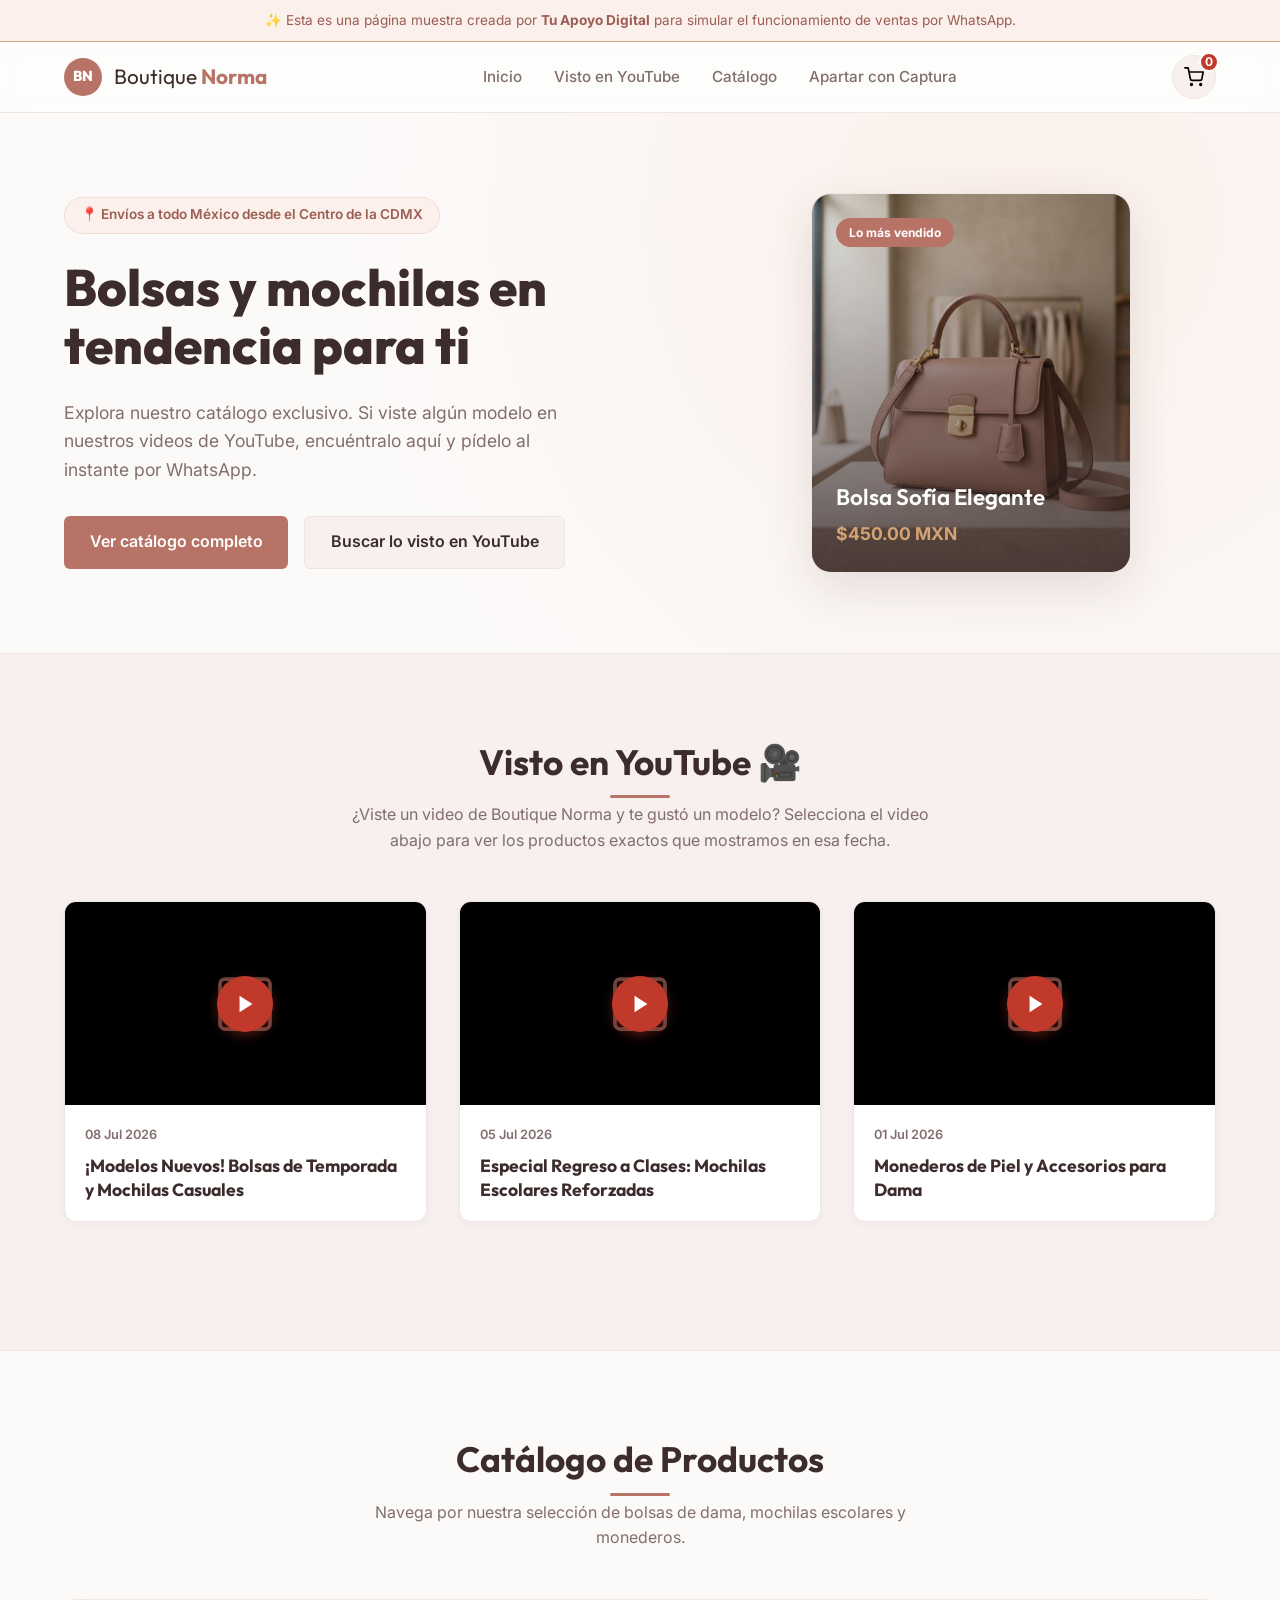
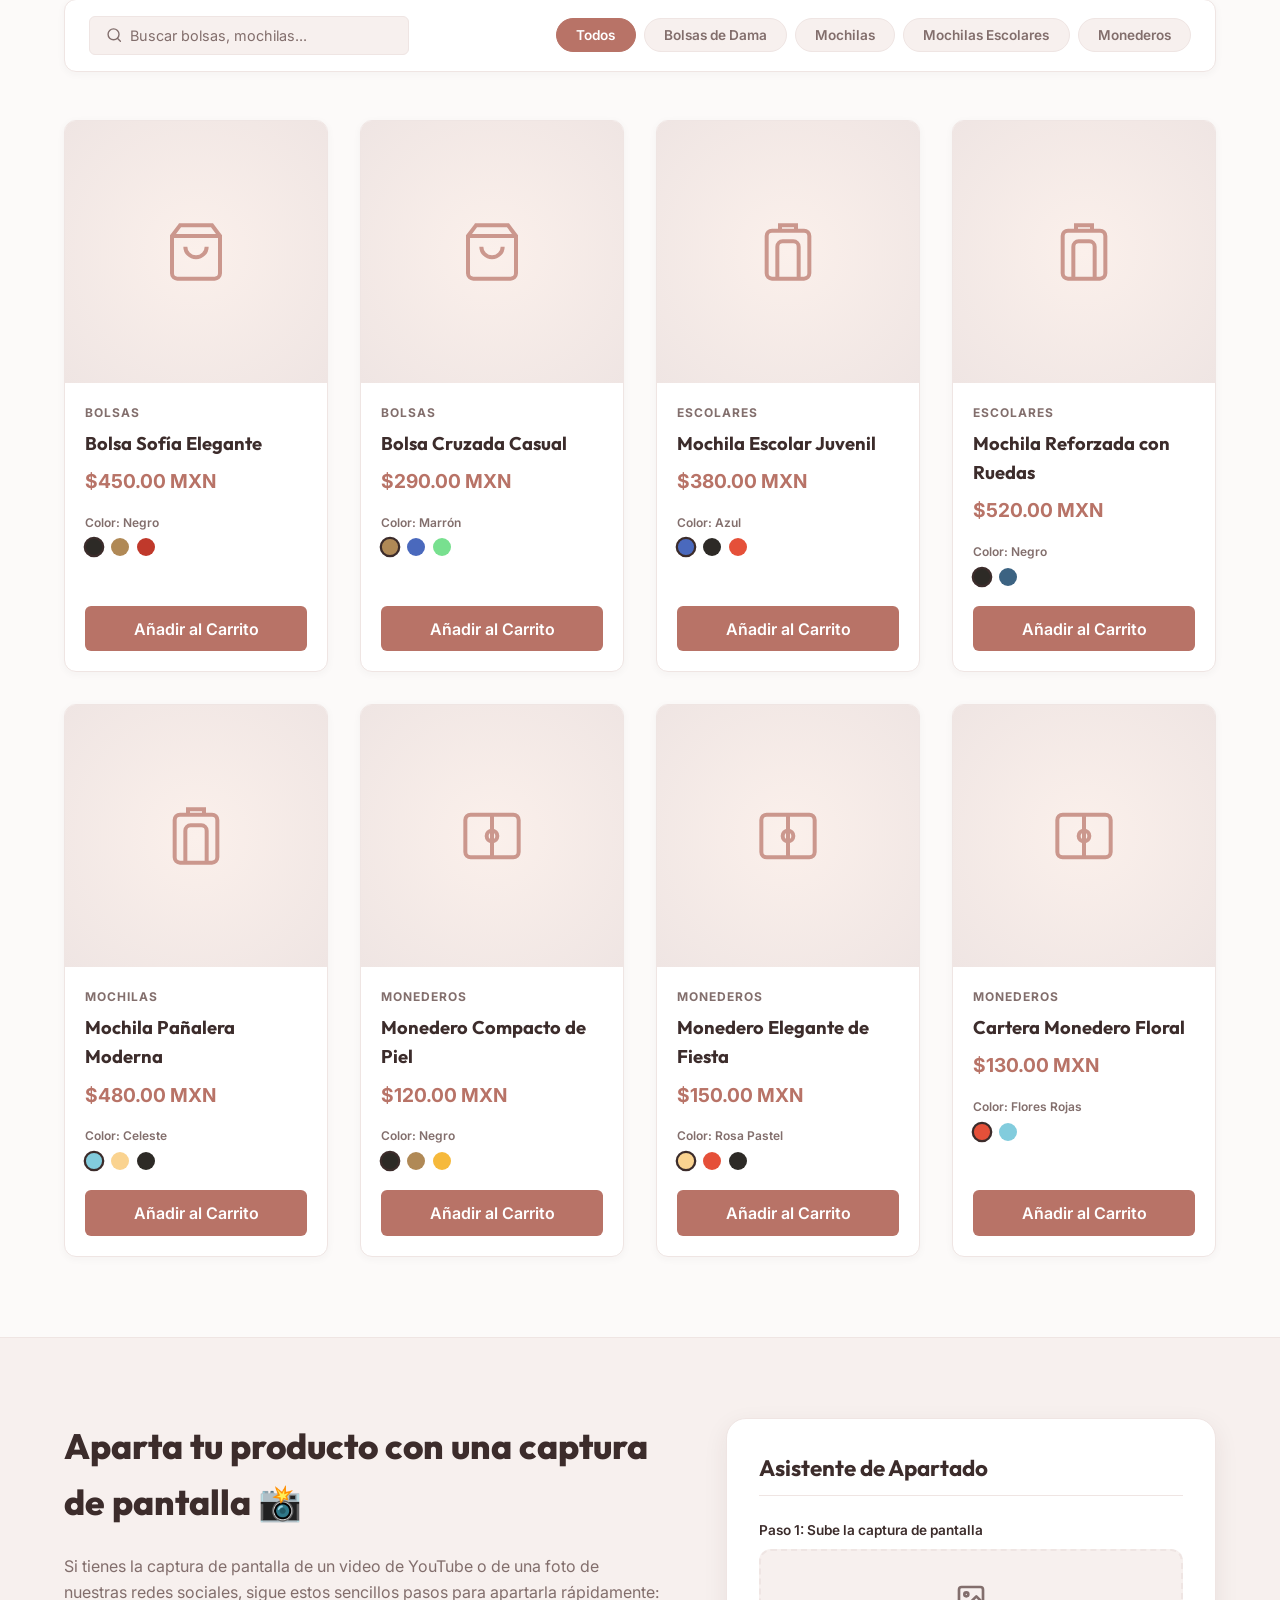
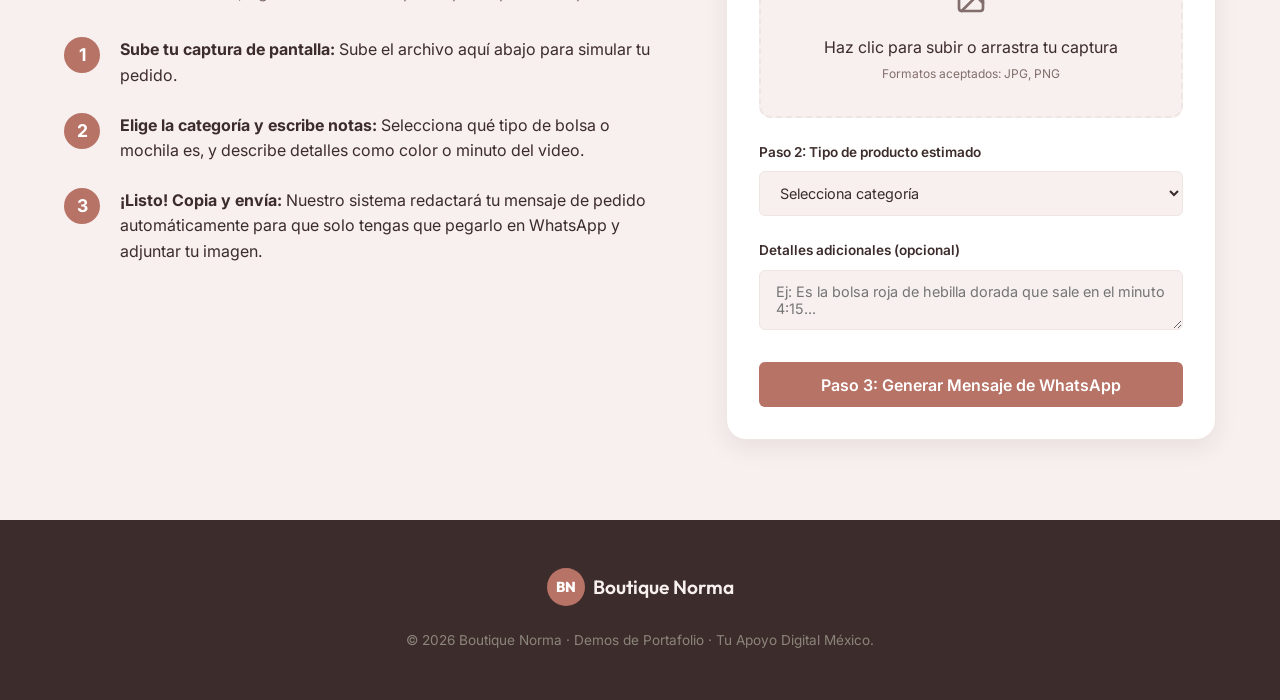
==== commit adefc5c5: "Agrega documento, imágenes y ajustes de diseño desde casa" ====
--- a/demo-boutique/index.html
+++ b/demo-boutique/index.html
@@ -62,7 +62,10 @@
         <div class="hero__visual">
           <div class="showcase-card">
             <div class="showcase-tag">Lo más vendido</div>
-            <div class="showcase-circle"></div>
+            <!-- APRENDIZAJE: Reemplazamos el círculo abstracto original (showcase-circle) por un contenedor de imagen semántico (img) para mostrar un producto real y mejorar el SEO visual y la experiencia de usuario. -->
+            <div class="showcase-image-wrapper">
+              <img src="images/bolsa_sofia.jpg" alt="Bolsa Sofía Elegante - Lo más vendido" class="showcase-img">
+            </div>
             <div class="showcase-info">
               <h3>Bolsa Sofía Elegante</h3>
               <p>$450.00 MXN</p>
--- a/demo-boutique/style.css
+++ b/demo-boutique/style.css
@@ -7,29 +7,34 @@
   --font-primary: 'Inter', sans-serif;
   --font-display: 'Outfit', sans-serif;
 
-  /* Color Palette (Elegant boutique: sand, gold, charcoal, warm off-white) */
-  --color-bg: #fdfdfc;
-  --color-surface: #ffffff;
-  --color-surface-soft: #f7f6f2;
-  --color-border: #eae8e2;
-  --color-text: #2d2a26;
-  --color-text-muted: #706b63;
+  /* 
+     APRENDIZAJE: Paleta de colores para diseño web moderno y premium.
+     Cambiamos los tonos originales (arena/charcoal) por una combinación sofisticada de "Dusty Rose" (Rosa Viejo) 
+     y "Champagne Gold" (Oro Champaña), idóneo para una boutique boutique elegante de bolsos y accesorios.
+     Evitamos colores puros y usamos tonos con matices para una apariencia de alta gama.
+  */
+  --color-bg: #fcfaf9;            /* Fondo: tono crema rosado muy suave y limpio */
+  --color-surface: #ffffff;       /* Fondo de tarjetas y elementos interactivos */
+  --color-surface-soft: #f7f0ee;  /* Variación suave de superficie */
+  --color-border: #efe5e3;        /* Bordes y líneas divisorias discretas */
+  --color-text: #3c2c2b;          /* Texto principal: carbón cálido para mejor legibilidad */
+  --color-text-muted: #826e6c;    /* Texto secundario o descriptivo */
   
-  --color-primary: #b08956;
-  --color-primary-hover: #967143;
-  --color-accent: #dcae71;
-  --color-accent-light: #fbf5eb;
+  --color-primary: #b87367;       /* Primario: Dusty Rose (Rosa Viejo Elegante) */
+  --color-primary-hover: #9c5d52; /* Primario Hover: Versión más intensa para interactividad */
+  --color-accent: #d4a373;        /* Acento: Champagne Gold (Oro suave) */
+  --color-accent-light: #fbf0eb;  /* Fondo claro de realce */
   
-  --color-youtube: #c0392b;
+  --color-youtube: #c0392b;       /* Rojo característico de YouTube */
   --color-youtube-hover: #a93226;
-  --color-whatsapp: #25d366;
+  --color-whatsapp: #25d366;      /* Verde oficial de WhatsApp */
   --color-whatsapp-hover: #20ba5a;
   
-  /* Layout & Animations */
+  /* Maquetación y Animaciones */
   --transition-smooth: all 0.3s cubic-bezier(0.25, 0.8, 0.25, 1);
-  --shadow-sm: 0 2px 8px rgba(45, 42, 38, 0.04);
-  --shadow-md: 0 8px 24px rgba(45, 42, 38, 0.08);
-  --shadow-lg: 0 16px 48px rgba(45, 42, 38, 0.12);
+  --shadow-sm: 0 2px 8px rgba(60, 44, 43, 0.04);
+  --shadow-md: 0 8px 24px rgba(60, 44, 43, 0.08);
+  --shadow-lg: 0 16px 48px rgba(60, 44, 43, 0.12);
   --radius-sm: 6px;
   --radius-md: 12px;
   --radius-lg: 20px;
@@ -153,7 +158,8 @@
 .btn--primary:hover {
   background-color: var(--color-primary-hover);
   transform: translateY(-2px);
-  box-shadow: 0 4px 12px rgba(176, 137, 86, 0.2);
+  /* APRENDIZAJE: Sombra interactiva adaptada al tono RGB del nuevo color primario Dusty Rose (184, 115, 103) */
+  box-shadow: 0 4px 12px rgba(184, 115, 103, 0.2);
 }
 
 .btn--secondary {
@@ -379,7 +385,8 @@
   font-size: 0.85rem;
   font-weight: 600;
   margin-bottom: 1.5rem;
-  border: 1px solid rgba(176, 137, 86, 0.15);
+  /* APRENDIZAJE: Borde adaptado al tono RGB de nuestro nuevo color primario Dusty Rose (184, 115, 103) */
+  border: 1px solid rgba(184, 115, 103, 0.15);
 }
 
 .hero h1 {
@@ -433,13 +440,15 @@
   left: 0;
   right: 0;
   bottom: 0;
-  background: linear-gradient(0deg, rgba(45, 42, 38, 0.4) 0%, rgba(45, 42, 38, 0) 50%);
+  /* APRENDIZAJE: Degradado oscuro desde abajo hacia arriba para asegurar la legibilidad del texto en contraste con el fondo. */
+  background: linear-gradient(0deg, rgba(60, 44, 43, 0.8) 0%, rgba(60, 44, 43, 0.3) 60%, rgba(60, 44, 43, 0) 100%);
   z-index: 1;
 }
 
 .showcase-card:hover {
   transform: translateY(-8px) scale(1.02);
-  box-shadow: 0 24px 56px rgba(45, 42, 38, 0.16);
+  /* APRENDIZAJE: Elevación interactiva con sombra difusa basada en el tono carbón */
+  box-shadow: 0 24px 56px rgba(60, 44, 43, 0.16);
 }
 
 .showcase-tag {
@@ -455,35 +464,32 @@
   z-index: 2;
 }
 
-/* Círculo simulador de bolsa abstracta premium */
-.showcase-circle {
-  width: 200px;
-  height: 200px;
-  background: linear-gradient(135deg, var(--color-accent) 0%, var(--color-primary) 100%);
-  border-radius: 50%;
+/* APRENDIZAJE: Contenedor para la imagen real del producto. 
+   Ocupa todo el espacio de la tarjeta para actuar como fondo visual detrás de la información (z-index: 0). */
+.showcase-image-wrapper {
   position: absolute;
-  top: 20%;
-  left: 50%;
-  transform: translateX(-50%);
-  box-shadow: inset 0 0 20px rgba(255,255,255,0.2), var(--shadow-md);
-  transition: var(--transition-smooth);
-}
-
-.showcase-card:hover .showcase-circle {
-  transform: translateX(-50%) rotate(45deg) scale(1.05);
-}
-
-.showcase-circle::after {
-  content: '';
-  position: absolute;
-  top: -15px;
-  left: 50%;
-  transform: translateX(-50%);
-  width: 100px;
-  height: 50px;
-  border: 10px solid var(--color-surface-soft);
-  border-bottom: none;
-  border-radius: 50px 50px 0 0;
+  top: 0;
+  left: 0;
+  width: 100%;
+  height: 100%;
+  z-index: 0;
+  overflow: hidden;
+  background-color: var(--color-surface-soft); /* Fondo provisional */
+}
+
+/* APRENDIZAJE: La imagen en sí. Usamos 'object-fit: cover' para que se expanda armónicamente. 
+   Agregamos transition para una animación fluida. */
+.showcase-img {
+  width: 100%;
+  height: 100%;
+  object-fit: cover;
+  transition: var(--transition-smooth);
+}
+
+/* APRENDIZAJE: Zoom sutil al hacer hover para dar dinamismo a la interfaz, 
+   remplazando la rotación anterior que no era legible. */
+.showcase-card:hover .showcase-img {
+  transform: scale(1.08);
 }
 
 .showcase-info {
